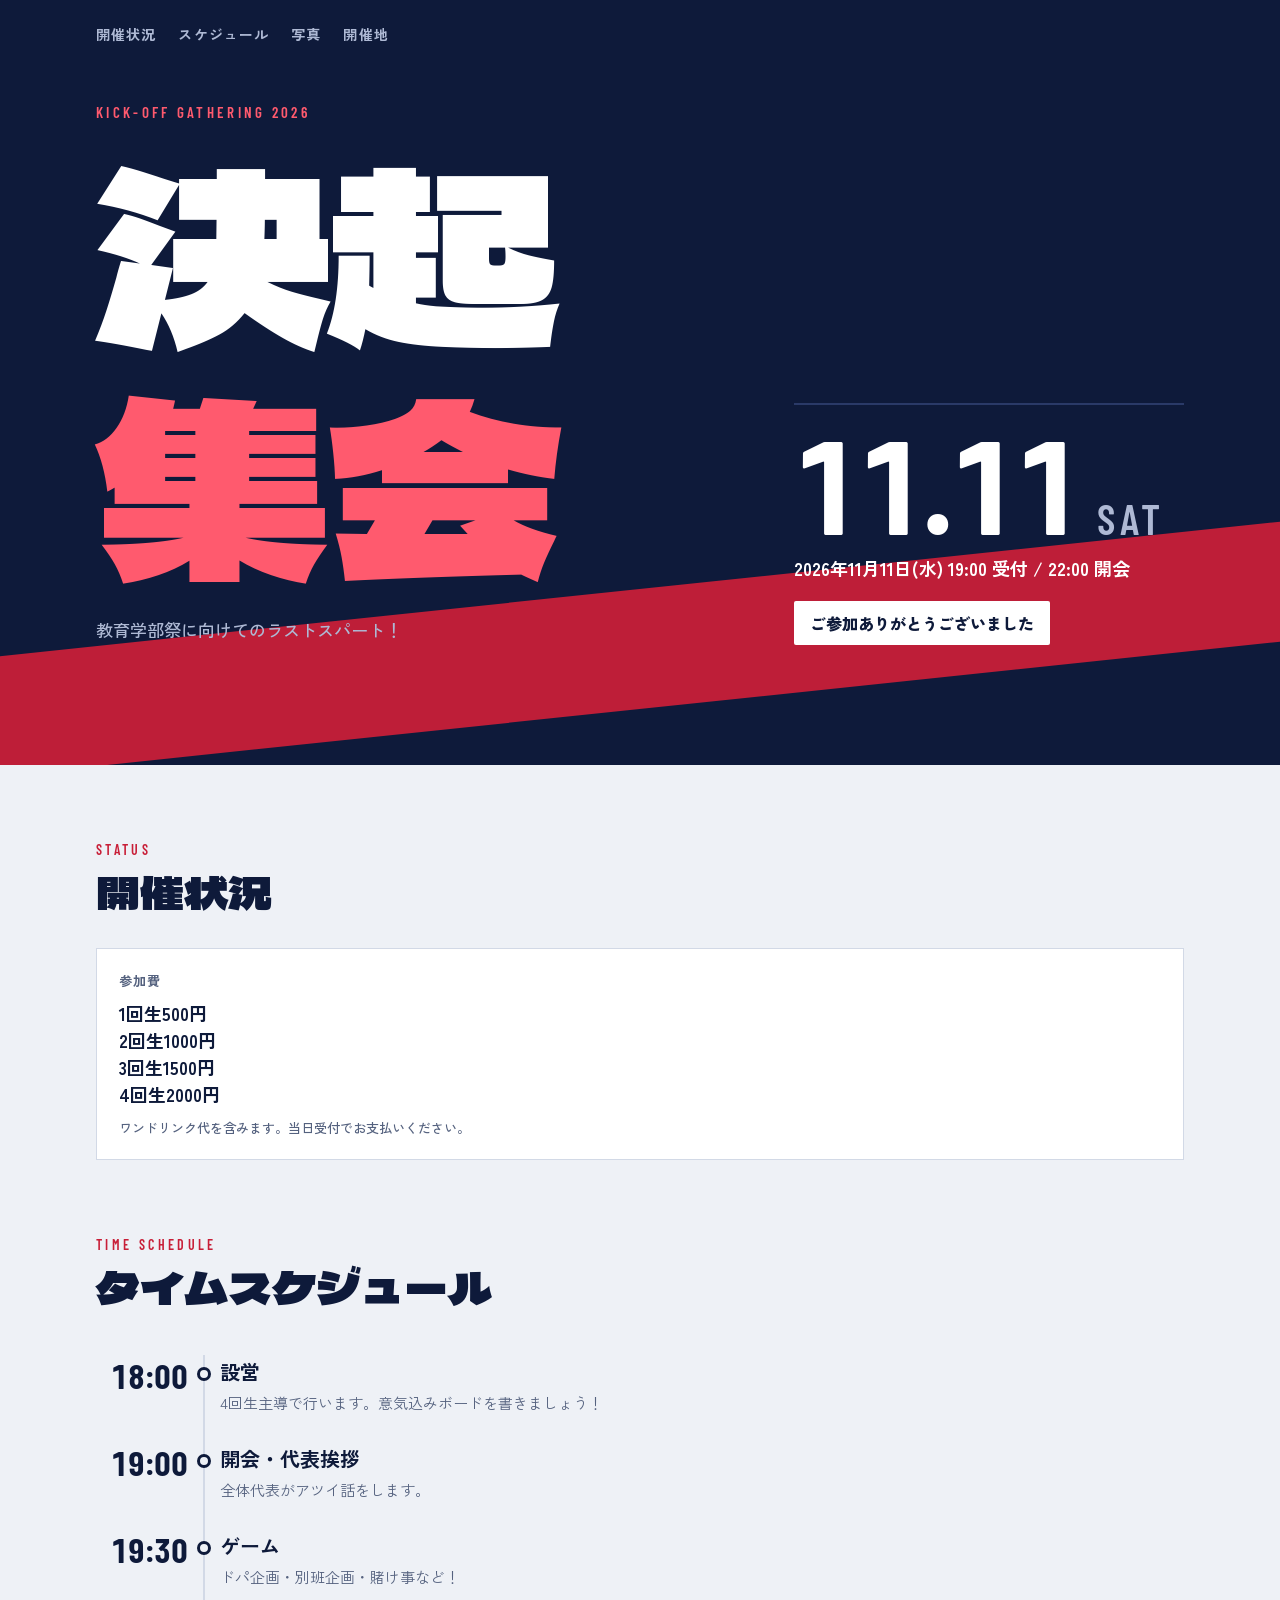
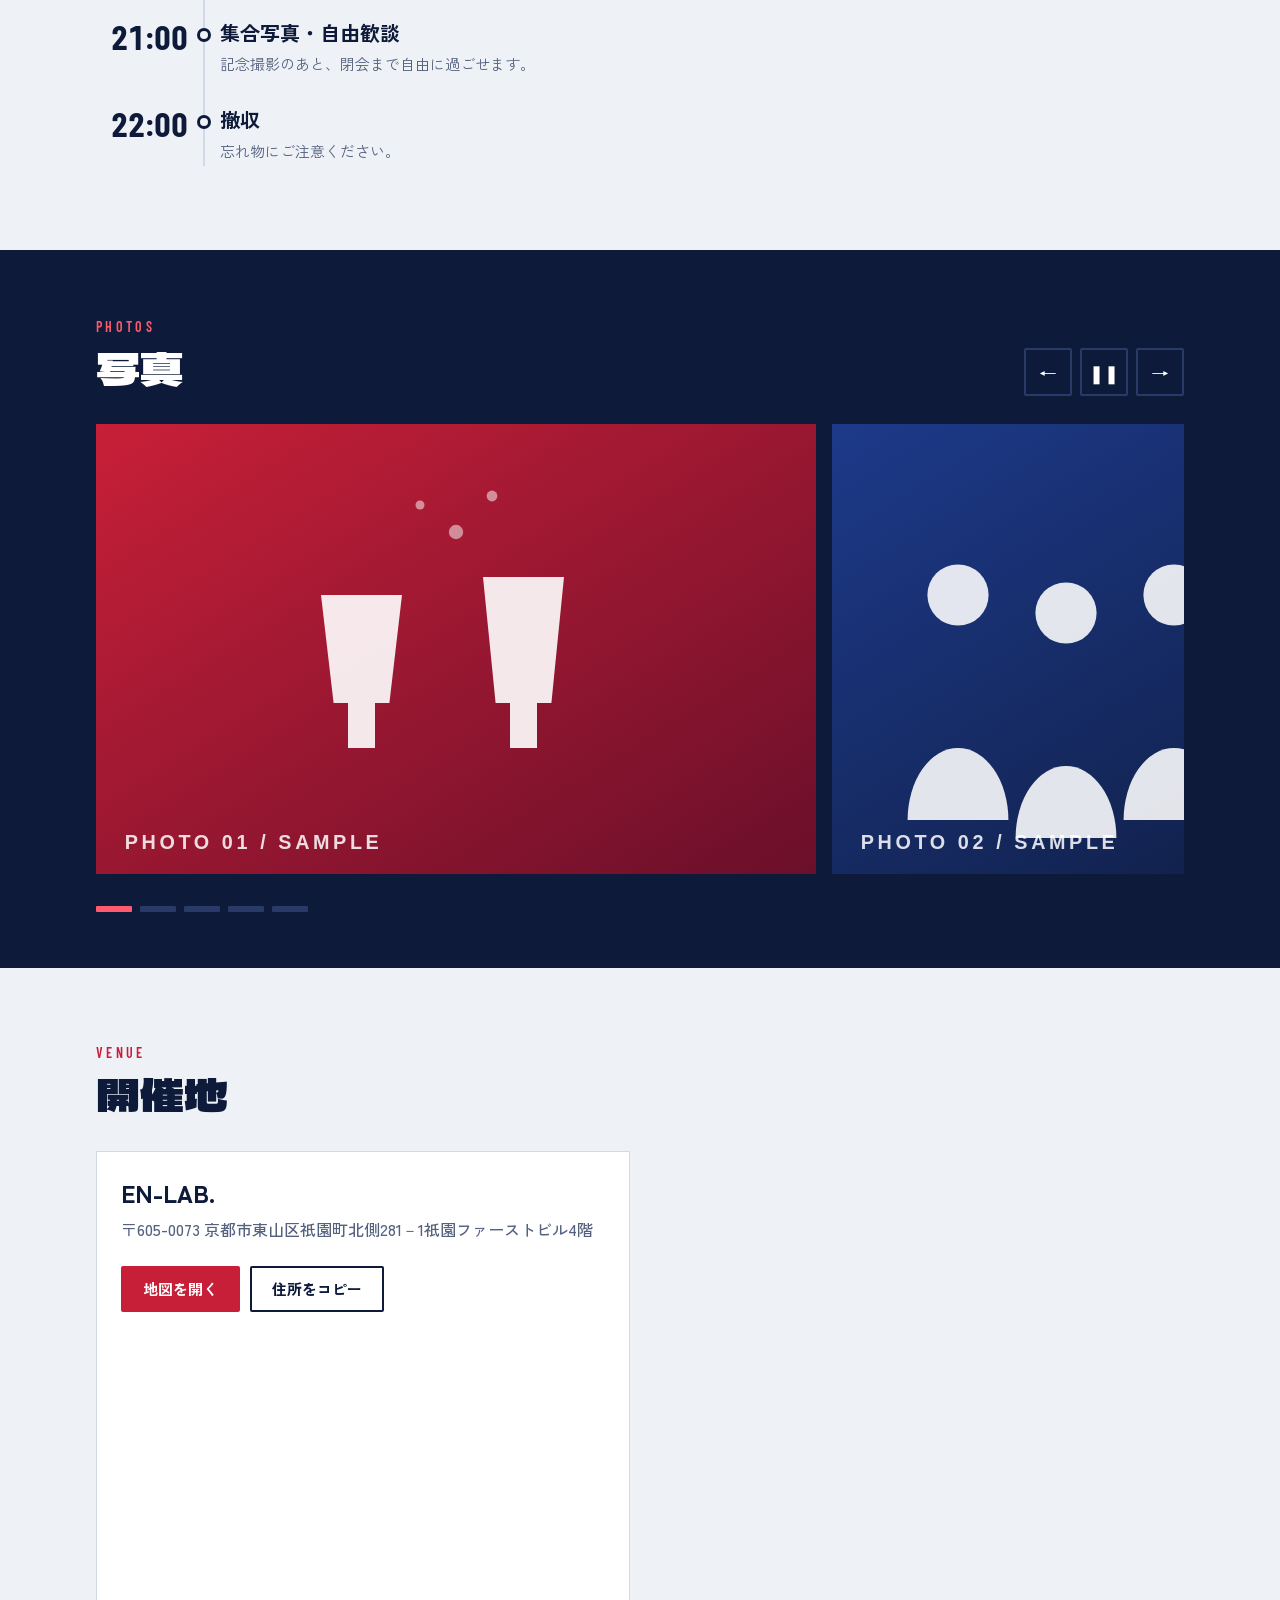
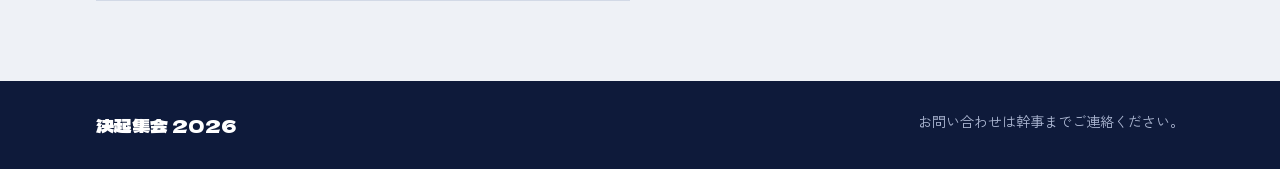
==== index.html @ 9058b1c6 "Update event times and rename closing section" ====
<!doctype html>
<html lang="ja">
<head>
<meta charset="utf-8">
<meta name="viewport" content="width=device-width, initial-scale=1, viewport-fit=cover">
<title>決起集会</title>
<meta name="description" content="決起集会の開催状況、タイムスケジュール、写真、開催地をまとめた案内ページ。">
<meta name="color-scheme" content="light dark">
<meta property="og:type" content="website">
<meta property="og:title" content="決起集会">
<meta property="og:description" content="目標を声に出し、同じ方向へ走り出す夜。開催状況・スケジュール・開催地はこちら。">
<link rel="icon" href="data:image/svg+xml,%3Csvg xmlns='http://www.w3.org/2000/svg' viewBox='0 0 64 64'%3E%3Crect width='64' height='64' fill='%230e1a3a'/%3E%3Cpath d='M0 46 64 34v14L0 60z' fill='%23ff5a6e'/%3E%3C/svg%3E">
<link rel="preconnect" href="https://fonts.googleapis.com">
<link rel="preconnect" href="https://fonts.gstatic.com" crossorigin>
<link rel="stylesheet" href="https://fonts.googleapis.com/css2?family=Barlow+Condensed:wght@500;600;700&family=Dela+Gothic+One&family=Zen+Kaku+Gothic+New:wght@400;500;700;900&display=swap">
<link rel="stylesheet" href="assets/style.css">
</head>
<body>
<header class="hero" id="top">
  <div class="wrap">
    <nav class="nav" aria-label="ページ内メニュー">
      <a href="#status">開催状況</a>
      <a href="#schedule">スケジュール</a>
      <a href="#photos">写真</a>
      <a href="#venue">開催地</a>
    </nav>
    <div class="hero-grid">
      <div>
        <p class="kicker">Kick-off Gathering 2026</p>
        <h1><span>決起</span><span>集会</span></h1>
        <p class="lead">教育学部祭に向けてのラストスパート！</p>
      </div>
      <!-- 日付・時刻は仮の情報です。差し替えてください -->
      <div class="when">
        <div class="when-date">11.11<small>SAT</small></div>
        <p class="when-time">2026年11月11日(水) 19:00 受付 / 22:00 開会</p>
        <div class="count" id="count" aria-live="polite">開催まで あと <b id="count-n">--</b> 日</div>
      </div>
    </div>
  </div>
</header>

<main>
  <section id="status">
    <div class="wrap">
      <div class="sec-head">
        <p class="eyebrow">Status</p>
        <h2>開催状況</h2>
      </div>
    
      
        <div class="cell">
          <dt>参加費</dt>
          <dd>1回生500円</dd>
          <dd>2回生1000円</dd>
          <dd>3回生1500円</dd>
          <dd>4回生2000円</dd>
          <p class="note">ワンドリンク代を含みます。当日受付でお支払いください。</p>
        </div>
      </dl>
    </div>
  </section>

  <section id="schedule">
    <div class="wrap">
      <div class="sec-head">
        <p class="eyebrow">Time schedule</p>
        <h2>タイムスケジュール</h2>
      </div>
      <!-- 時刻・内容は仮の情報です -->
      <ol class="tl">
        <li>
          <time datetime="18:00">18:00</time><span class="dot"></span>
          <div><h3>設営</h3><p>4回生主導で行います。意気込みボードを書きましょう！</p></div>
        </li>
        <li>
          <time datetime="19:00">19:00</time><span class="dot"></span>
          <div><h3>開会・代表挨拶<span class="len"></h3><p>全体代表がアツイ話をします。</p></div>
        </li>
        <li>
          <time datetime="19:30">19:30</time><span class="dot"></span>
          <div><h3>ゲーム<span class="len"></h3><p>ドパ企画・別班企画・賭け事など！</p></div>
        </li>
        <li>
          <time datetime="21:00">21:00</time><span class="dot"></span>
          <div><h3>集合写真・自由歓談<span class="len"></h3><p>記念撮影のあと、閉会まで自由に過ごせます。</p></div>
        </li>
        <li>
          <time datetime="22:00">22:00</time><span class="dot"></span>
          <div><h3>撤収</h3><p>忘れ物にご注意ください。</p></div>
        </li>
      </ol>
    </div>
  </section>

  <div class="photos" id="photos">
    <div class="wrap">
      <div class="photos-top">
        <div class="sec-head">
          <p class="eyebrow">Photos</p>
          <h2>写真</h2>
        </div>
        <div class="ctrl">
          <button class="btn" id="prev" type="button" aria-label="前の写真">←</button>
          <button class="btn" id="toggle" type="button" aria-label="自動再生を止める">❚❚</button>
          <button class="btn" id="next" type="button" aria-label="次の写真">→</button>
        </div>
      </div>
    </div>
    <div class="wrap">
      <div class="viewport" id="viewport" aria-roledescription="carousel" aria-label="決起集会の写真">
        <div class="track" id="track"></div>
      </div>
      <div class="dots" id="dots"></div>
    </div>
  </div>

  <section id="venue">
    <div class="wrap">
      <div class="sec-head">
        <p class="eyebrow">Venue</p>
        <h2>開催地</h2>
      </div>
      <!-- 会場名・住所・アクセスは仮の情報です -->
      <div class="venue-grid">
        <div class="panel">
          <p class="venue-name">EN-LAB.</p>
          <p class="addr" id="addr">〒605-0073 京都市東山区祇園町北側281－1祇園ファーストビル4階</p>
         
          <div class="actions">
            <a class="act primary" id="maplink" href="https://maps.app.goo.gl/rjpDCakJaLhRokF19" target="_blank" rel="noopener">地図を開く</a>
            <button class="act" id="copy" type="button">住所をコピー</button>
          </div>
        </div>
       <iframe src="https://www.google.com/maps/embed?pb=!1m18!1m12!1m3!1d2685.126858173465!2d135.77366147478764!3d35.00395076688273!2m3!1f0!2f0!3f0!3m2!1i1024!2i768!4f13.1!3m3!1m2!1s0x600109d3f69e35ff%3A0x32ef44e3e7a901e!2sEN-LAB.!5e1!3m2!1sja!2sjp!4v1794188830860!5m2!1sja!2sjp" width="600" height="450" style="border:0;" allowfullscreen="" loading="lazy" referrerpolicy="strict-origin-when-cross-origin">　
        width="600" height="450" frameborder="0"
 　　　　style="border:0;" allowfullscreen="" aria-hidden="false"
 　　　　tabindex="0"></iframe>

      </div>
    </div>
  </section>
</main>

<footer>
  <div class="wrap">
    <b>決起集会 2026</b>
    <span>お問い合わせは幹事までご連絡ください。</span>
  </div>
</footer>
<script src="assets/script.js" defer></script>
</body>
</html>
---- assets/style.css ----
/* Layout: 紺の大きなヒーロー（決起／集会を2段で特大表示）→ 開催状況 → タイムスケジュール → 流れる写真 → 開催地。
   差し色は茜1色。大胆さはヒーローの文字組みに集中させ、他は静かに保つ。 */
:root {
  --bg: #eef1f6;
  --surface: #ffffff;
  --ink: #0e1a3a;
  --muted: #55627f;
  --line: #d2d9e6;
  --accent: #c81f38;
  --accent-ink: #ffffff;
  --accent-soft: #fbe3e7;
  --ok: #17794a;
  --ok-soft: #dcf3e6;
  --hero-bg: #0e1a3a;
  --hero-ink: #ffffff;
  --hero-sub: #aeb9d4;
  --hero-line: #2a3a68;
  --pop: #ff5a6e;

  --f-display: "Dela Gothic One", "Hiragino Sans", "Yu Gothic", sans-serif;
  --f-body: "Zen Kaku Gothic New", "Hiragino Kaku Gothic ProN", "Yu Gothic", Meiryo, sans-serif;
  --f-num: "Barlow Condensed", "Arial Narrow", sans-serif;
}
@media (prefers-color-scheme: dark) {
  :root:not([data-theme="light"]) {
    --bg: #0a1124;
    --surface: #121c38;
    --ink: #e8ecf7;
    --muted: #9aa5c2;
    --line: #24304f;
    --accent: #ff5a6e;
    --accent-ink: #0a1124;
    --accent-soft: #3a1a2a;
    --ok: #5fd39a;
    --ok-soft: #12332a;
    --hero-bg: #060b1a;
    --hero-line: #1f2d57;
    color-scheme: dark;
  }
}
:root[data-theme="dark"] {
  --bg: #0a1124;
  --surface: #121c38;
  --ink: #e8ecf7;
  --muted: #9aa5c2;
  --line: #24304f;
  --accent: #ff5a6e;
  --accent-ink: #0a1124;
  --accent-soft: #3a1a2a;
  --ok: #5fd39a;
  --ok-soft: #12332a;
  --hero-bg: #060b1a;
  --hero-line: #1f2d57;
  color-scheme: dark;
}

* { box-sizing: border-box; }
img { max-width: 100%; }
html { scroll-behavior: smooth; }
body {
  margin: 0;
  background: var(--bg);
  color: var(--ink);
  font-family: var(--f-body);
  font-size: 16px;
  line-height: 1.8;
  -webkit-text-size-adjust: 100%;
}
a { color: inherit; }
:focus-visible { outline: 3px solid var(--pop); outline-offset: 3px; }

.wrap {
  max-width: 1120px;
  margin-inline: auto;
  padding-left: max(16px, env(safe-area-inset-left, 0px));
  padding-right: max(16px, env(safe-area-inset-right, 0px));
}

/* ---------- Hero ---------- */
.hero {
  position: relative;
  background: var(--hero-bg);
  color: var(--hero-ink);
  overflow: hidden;
}
.hero::before {
  content: "";
  position: absolute;
  left: -10%;
  right: -10%;
  bottom: 56px;
  height: 120px;
  background: var(--accent);
  transform: skewY(-6deg);
  opacity: .95;
}
.hero .wrap { position: relative; }
.nav {
  display: flex;
  flex-wrap: wrap;
  gap: 6px 22px;
  padding-block: 18px;
  font-size: 14px;
  font-weight: 700;
  letter-spacing: .08em;
}
.nav a { text-decoration: none; color: var(--hero-sub); padding-block: 4px; border-bottom: 2px solid transparent; }
.nav a:hover { color: var(--hero-ink); border-bottom-color: var(--pop); }

.hero-grid {
  display: grid;
  grid-template-columns: minmax(0, 1.25fr) minmax(0, .75fr);
  gap: 32px 48px;
  align-items: end;
  padding-block: 28px 120px;
}
.kicker {
  font-family: var(--f-num);
  font-weight: 600;
  letter-spacing: .22em;
  font-size: 15px;
  color: var(--pop);
  margin: 0 0 6px;
  text-transform: uppercase;
}
h1 {
  margin: 0;
  font-family: var(--f-display);
  font-weight: 400;
  font-size: clamp(88px, 25vw, 236px);
  line-height: .98;
  letter-spacing: -.02em;
}
h1 span { display: block; }
h1 span + span { color: var(--pop); }
.lead {
  margin: 20px 0 0;
  max-width: 28em;
  color: var(--hero-sub);
  font-size: 17px;
  font-weight: 500;
}

.when {
  border-top: 2px solid var(--hero-line);
  padding-top: 18px;
}
.when-date {
  font-family: var(--f-num);
  font-weight: 700;
  font-size: clamp(76px, 12vw, 132px);
  line-height: .9;
  letter-spacing: -.01em;
  font-variant-numeric: tabular-nums;
}
.when-date small { font-size: .32em; letter-spacing: .1em; color: var(--hero-sub); margin-left: .4em; font-weight: 600; }
.when-time { margin: 10px 0 0; font-weight: 700; font-size: 18px; }
.count {
  display: inline-flex;
  align-items: baseline;
  gap: 8px;
  margin-top: 16px;
  padding: 8px 16px;
  background: var(--hero-ink);
  color: var(--hero-bg);
  font-weight: 900;
  border-radius: 2px;
}
.count b { font-family: var(--f-num); font-size: 34px; line-height: 1; font-variant-numeric: tabular-nums; }

/* ---------- Sections ---------- */
section { padding-block: 72px 0; }
section:last-of-type { padding-bottom: 80px; }
.sec-head { margin-bottom: 28px; }
.eyebrow {
  font-family: var(--f-num);
  font-weight: 600;
  letter-spacing: .24em;
  font-size: 14px;
  color: var(--accent);
  margin: 0;
  text-transform: uppercase;
}
h2 {
  margin: 0;
  font-family: var(--f-display);
  font-weight: 400;
  font-size: clamp(30px, 6vw, 44px);
  line-height: 1.3;
  text-wrap: balance;
}

/* Status */
.status-grid {
  display: grid;
  grid-template-columns: repeat(auto-fit, minmax(230px, 1fr));
  gap: 16px;
}
.cell {
  background: var(--surface);
  border: 1px solid var(--line);
  padding: 20px 22px;
  min-width: 0;
}
.cell dt { font-size: 13px; font-weight: 700; color: var(--muted); letter-spacing: .08em; margin: 0 0 8px; }
.cell dd { margin: 0; font-weight: 700; font-size: 18px; line-height: 1.5; }
.badge {
  display: inline-flex;
  align-items: center;
  gap: 8px;
  padding: 4px 14px 4px 10px;
  background: var(--ok-soft);
  color: var(--ok);
  font-weight: 900;
  font-size: 18px;
  border-radius: 999px;
}
.badge::before { content: ""; width: 10px; height: 10px; border-radius: 50%; background: currentColor; }
.big { font-family: var(--f-num); font-size: 44px; font-weight: 700; line-height: 1; font-variant-numeric: tabular-nums; }
.big small { font-family: var(--f-body); font-size: 15px; font-weight: 700; color: var(--muted); margin-left: 4px; }
.bar { height: 10px; background: var(--line); margin-top: 12px; border-radius: 2px; overflow: hidden; }
.bar i { display: block; height: 100%; width: 80%; background: var(--accent); }
.note { margin: 8px 0 0; font-size: 13px; font-weight: 500; color: var(--muted); }

/* Timeline */
.tl { list-style: none; margin: 0; padding: 0; position: relative; }
.tl::before { content: ""; position: absolute; left: 107px; top: 12px; bottom: 12px; width: 2px; background: var(--line); }
.tl li {
  display: grid;
  grid-template-columns: 92px 32px minmax(0, 1fr);
  align-items: start;
  padding-block: 14px;
}
.tl time {
  font-family: var(--f-num);
  font-weight: 700;
  font-size: 34px;
  line-height: 1.1;
  text-align: right;
  font-variant-numeric: tabular-nums;
}
.tl .dot {
  width: 14px; height: 14px;
  margin: 10px auto 0;
  background: var(--bg);
  border: 3px solid var(--ink);
  border-radius: 50%;
  position: relative;
  z-index: 1;
}
.tl li.key .dot { background: var(--accent); border-color: var(--accent); box-shadow: 0 0 0 5px var(--accent-soft); }
.tl h3 { margin: 0; font-size: 20px; line-height: 1.5; }
.tl p { margin: 2px 0 0; color: var(--muted); font-size: 15px; }
.tl .len {
  display: inline-block;
  margin-left: 10px;
  font-family: var(--f-num);
  font-size: 15px;
  font-weight: 600;
  letter-spacing: .06em;
  color: var(--muted);
}

/* Photos */
.photos { background: var(--hero-bg); color: var(--hero-ink); margin-top: 72px; padding-block: 64px 56px; }
.photos .eyebrow { color: var(--pop); }
.photos-top { display: flex; align-items: end; justify-content: space-between; gap: 16px; flex-wrap: wrap; margin-bottom: 28px; }
.photos-top .sec-head { margin: 0; }
.ctrl { display: flex; gap: 8px; }
.btn {
  appearance: none;
  border: 2px solid var(--hero-line);
  background: transparent;
  color: var(--hero-ink);
  width: 48px; height: 48px;
  font: inherit;
  font-size: 18px;
  cursor: pointer;
  border-radius: 2px;
}
.btn:hover { border-color: var(--pop); color: var(--pop); }
.viewport { overflow: hidden; }
.track { display: flex; gap: 16px; transition: transform .8s cubic-bezier(.6, .05, .2, 1); will-change: transform; }
.slide { flex: 0 0 min(78%, 720px); margin: 0; min-width: 0; }
.slide img { display: block; width: 100%; aspect-ratio: 8 / 5; object-fit: cover; background: var(--hero-line); }
.slide figcaption { display: flex; justify-content: space-between; gap: 12px; padding-top: 12px; font-weight: 700; font-size: 15px; }
.slide figcaption span { font-family: var(--f-num); letter-spacing: .12em; color: var(--hero-sub); font-weight: 600; }
.dots { display: flex; flex-wrap: wrap; gap: 8px; margin-top: 20px; }
.dots button {
  appearance: none; border: 0; padding: 0; cursor: pointer;
  width: 36px; height: 6px; background: var(--hero-line); border-radius: 1px;
}
.dots button[aria-current="true"] { background: var(--pop); }

/* Venue */
.venue-grid { display: grid; grid-template-columns: minmax(0, 1fr) minmax(0, 1fr); gap: 20px; }
.panel { background: var(--surface); border: 1px solid var(--line); padding: 24px; min-width: 0; }
.venue-name { margin: 0; font-size: 24px; line-height: 1.4; font-weight: 900; }
.addr { margin: 6px 0 0; color: var(--muted); font-weight: 500; }
.rows { margin: 20px 0 0; display: grid; grid-template-columns: 6.5em minmax(0, 1fr); gap: 10px 12px; }
.rows dt { font-weight: 700; color: var(--muted); font-size: 14px; padding-top: 2px; }
.rows dd { margin: 0; }
.actions { display: flex; flex-wrap: wrap; gap: 10px; margin-top: 22px; }
.act {
  appearance: none;
  display: inline-flex; align-items: center; justify-content: center;
  min-height: 46px; padding: 0 20px;
  font: inherit; font-weight: 700; font-size: 15px;
  border: 2px solid var(--ink); background: transparent; color: var(--ink);
  text-decoration: none; cursor: pointer; border-radius: 2px;
}
.act.primary { background: var(--accent); border-color: var(--accent); color: var(--accent-ink); }
.act:hover { filter: brightness(1.08); }
.route { width: 100%; height: auto; display: block; }
.route text { font-family: var(--f-body); }

footer { background: var(--hero-bg); color: var(--hero-sub); padding-block: 28px; font-size: 14px; }
footer .wrap { display: flex; justify-content: space-between; gap: 8px 24px; flex-wrap: wrap; }
footer b { color: var(--hero-ink); font-family: var(--f-display); font-weight: 400; font-size: 18px; }

@media (max-width: 820px) {
  .hero-grid { grid-template-columns: minmax(0, 1fr); padding-bottom: 110px; }
  .venue-grid { grid-template-columns: minmax(0, 1fr); }
  .slide { flex-basis: 86%; }
}
@media (max-width: 480px) {
  section { padding-top: 56px; }
  .tl::before { left: 79px; }
  .tl li { grid-template-columns: 64px 30px minmax(0, 1fr); }
  .tl time { font-size: 27px; }
  .tl h3 { font-size: 18px; }
  .rows { grid-template-columns: minmax(0, 1fr); gap: 2px; }
  .rows dd { margin-bottom: 10px; }
}
@media (prefers-reduced-motion: reduce) {
  html { scroll-behavior: auto; }
  .track { transition: none; }
}
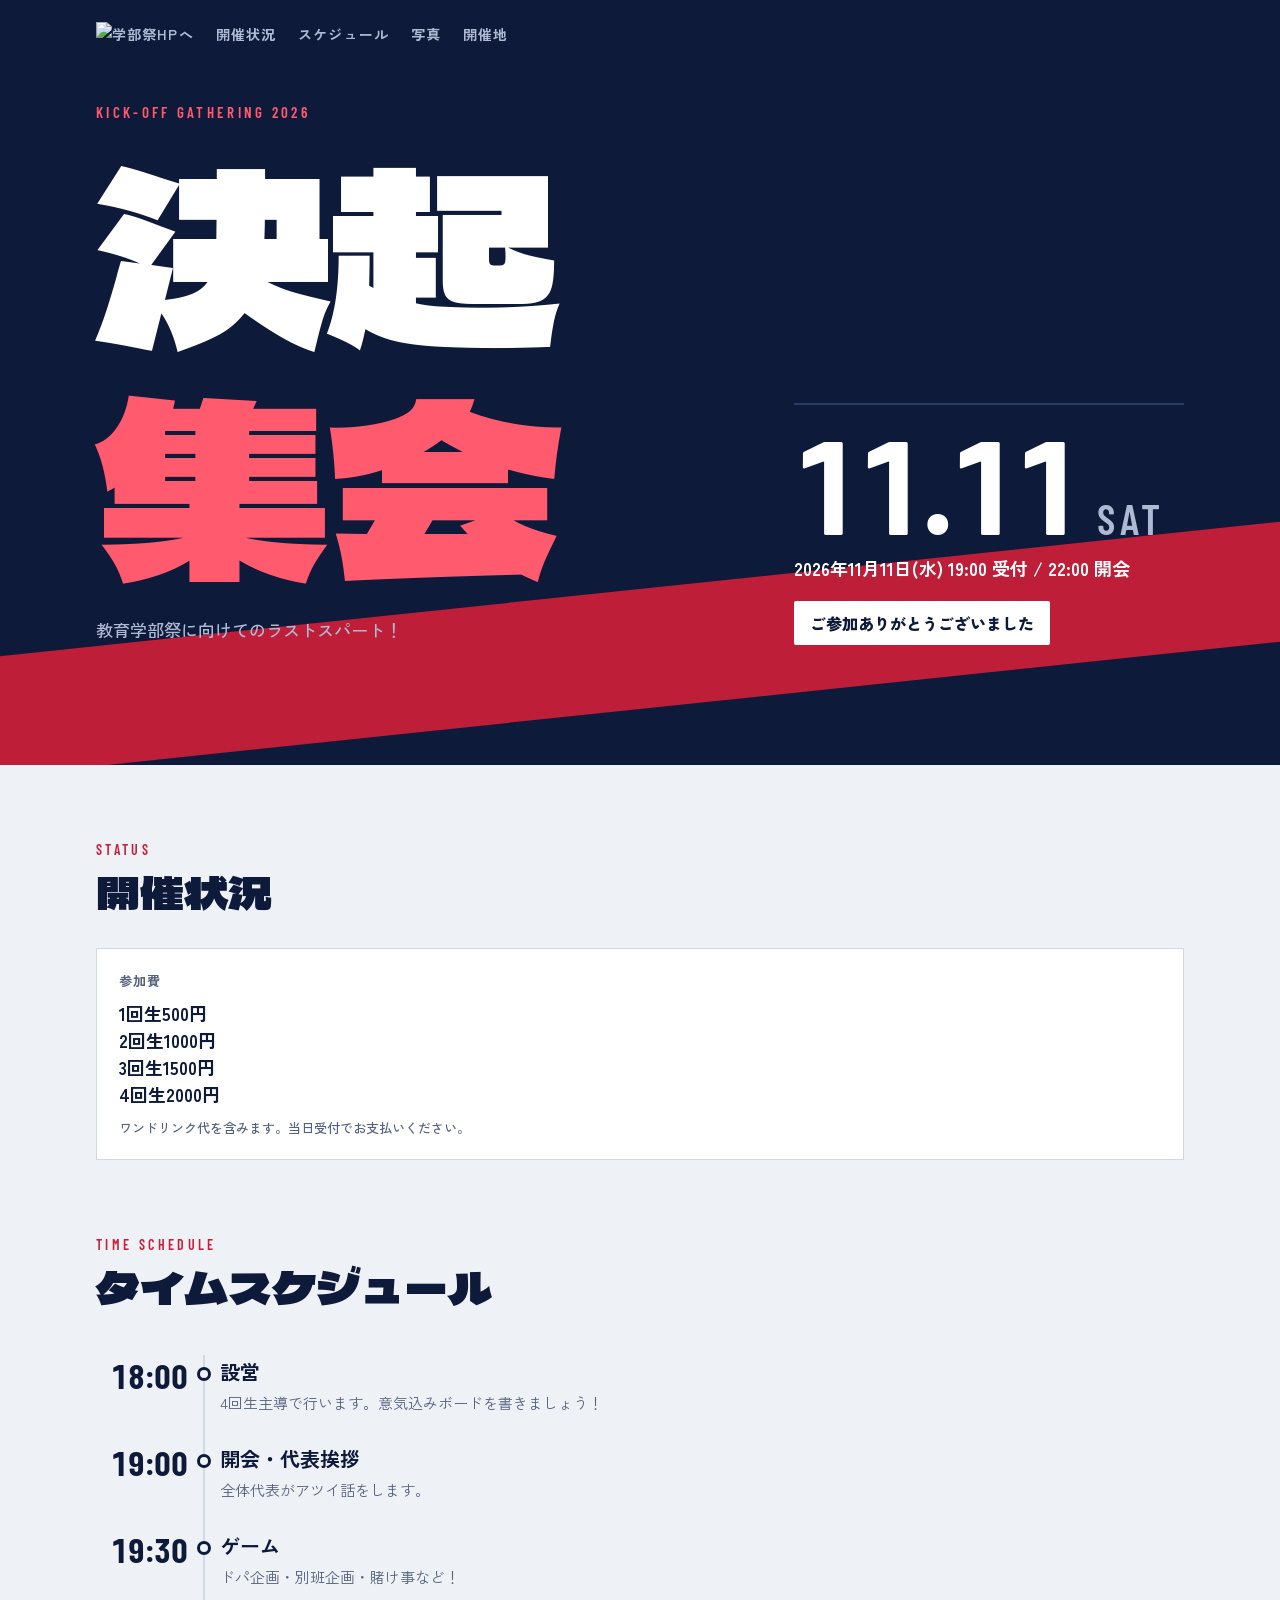
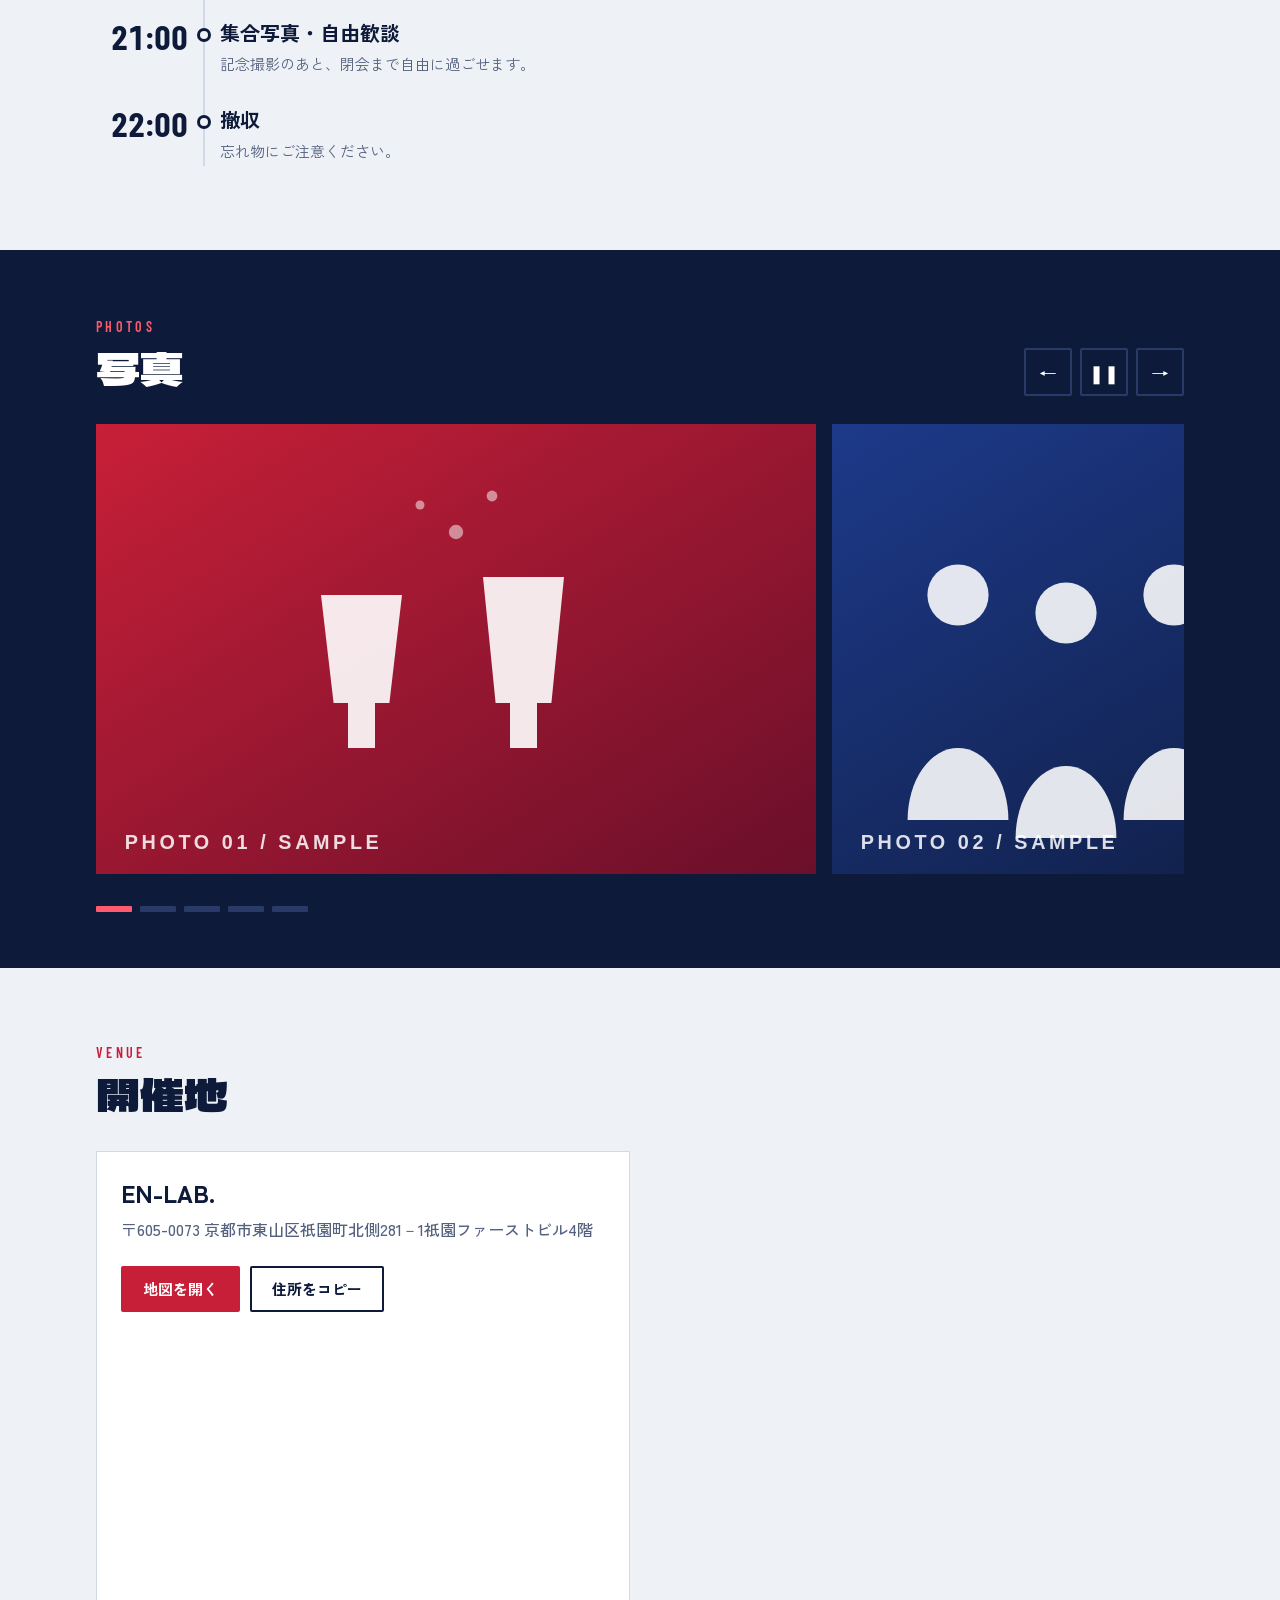
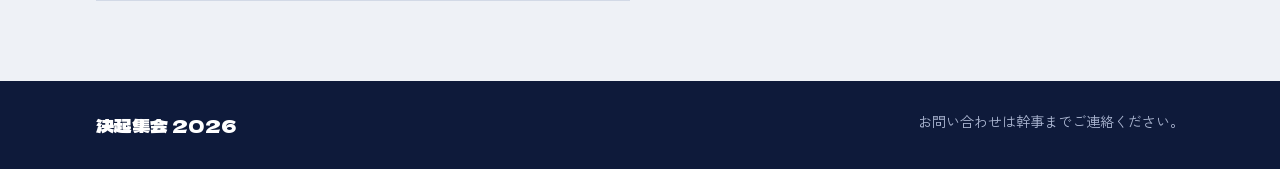
==== commit 3fe46498: "Add link to external festival homepage in navigation" ====
--- a/index.html
+++ b/index.html
@@ -19,6 +19,7 @@
 <header class="hero" id="top">
   <div class="wrap">
     <nav class="nav" aria-label="ページ内メニュー">
+      <a href="https://floral-disk-db61.pfes2026se.workers.dev/#top"><img src="PfesHP.png" alt="学部祭HPへ"></a>
       <a href="#status">開催状況</a>
       <a href="#schedule">スケジュール</a>
       <a href="#photos">写真</a>
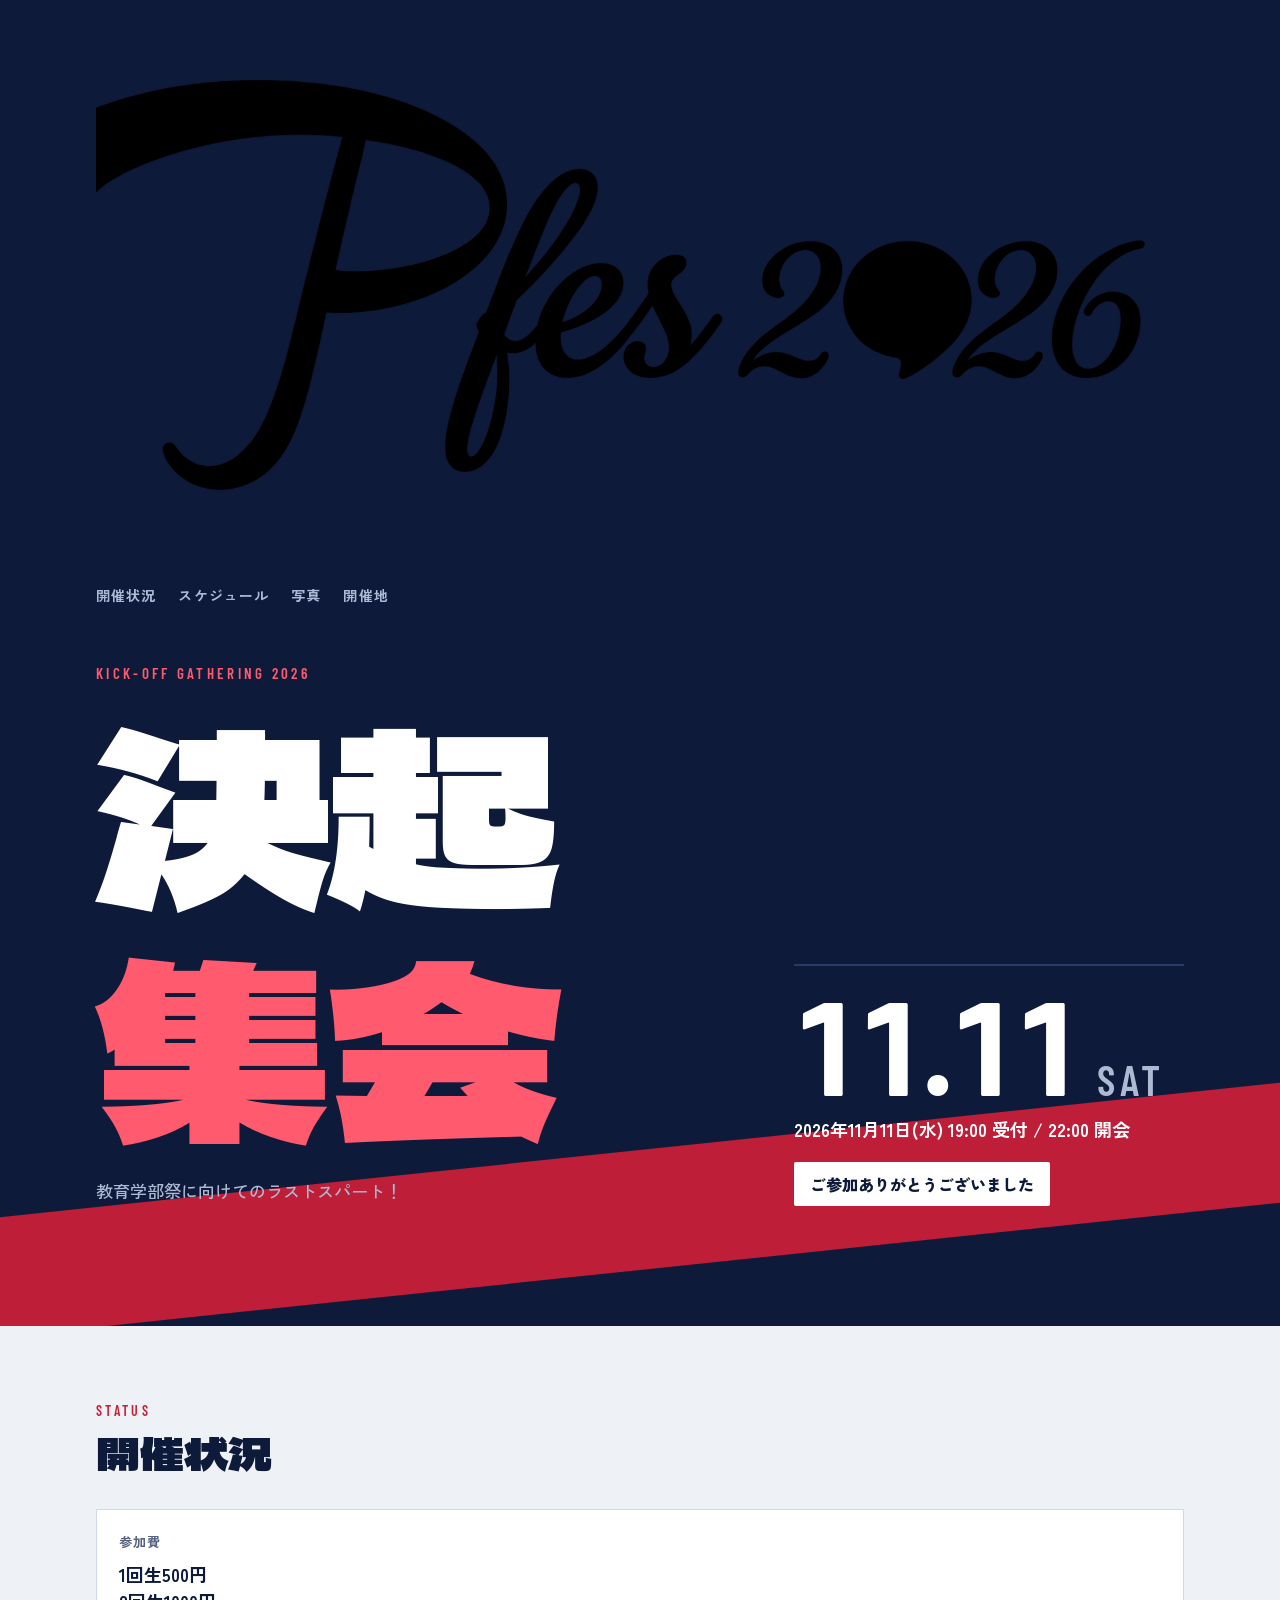
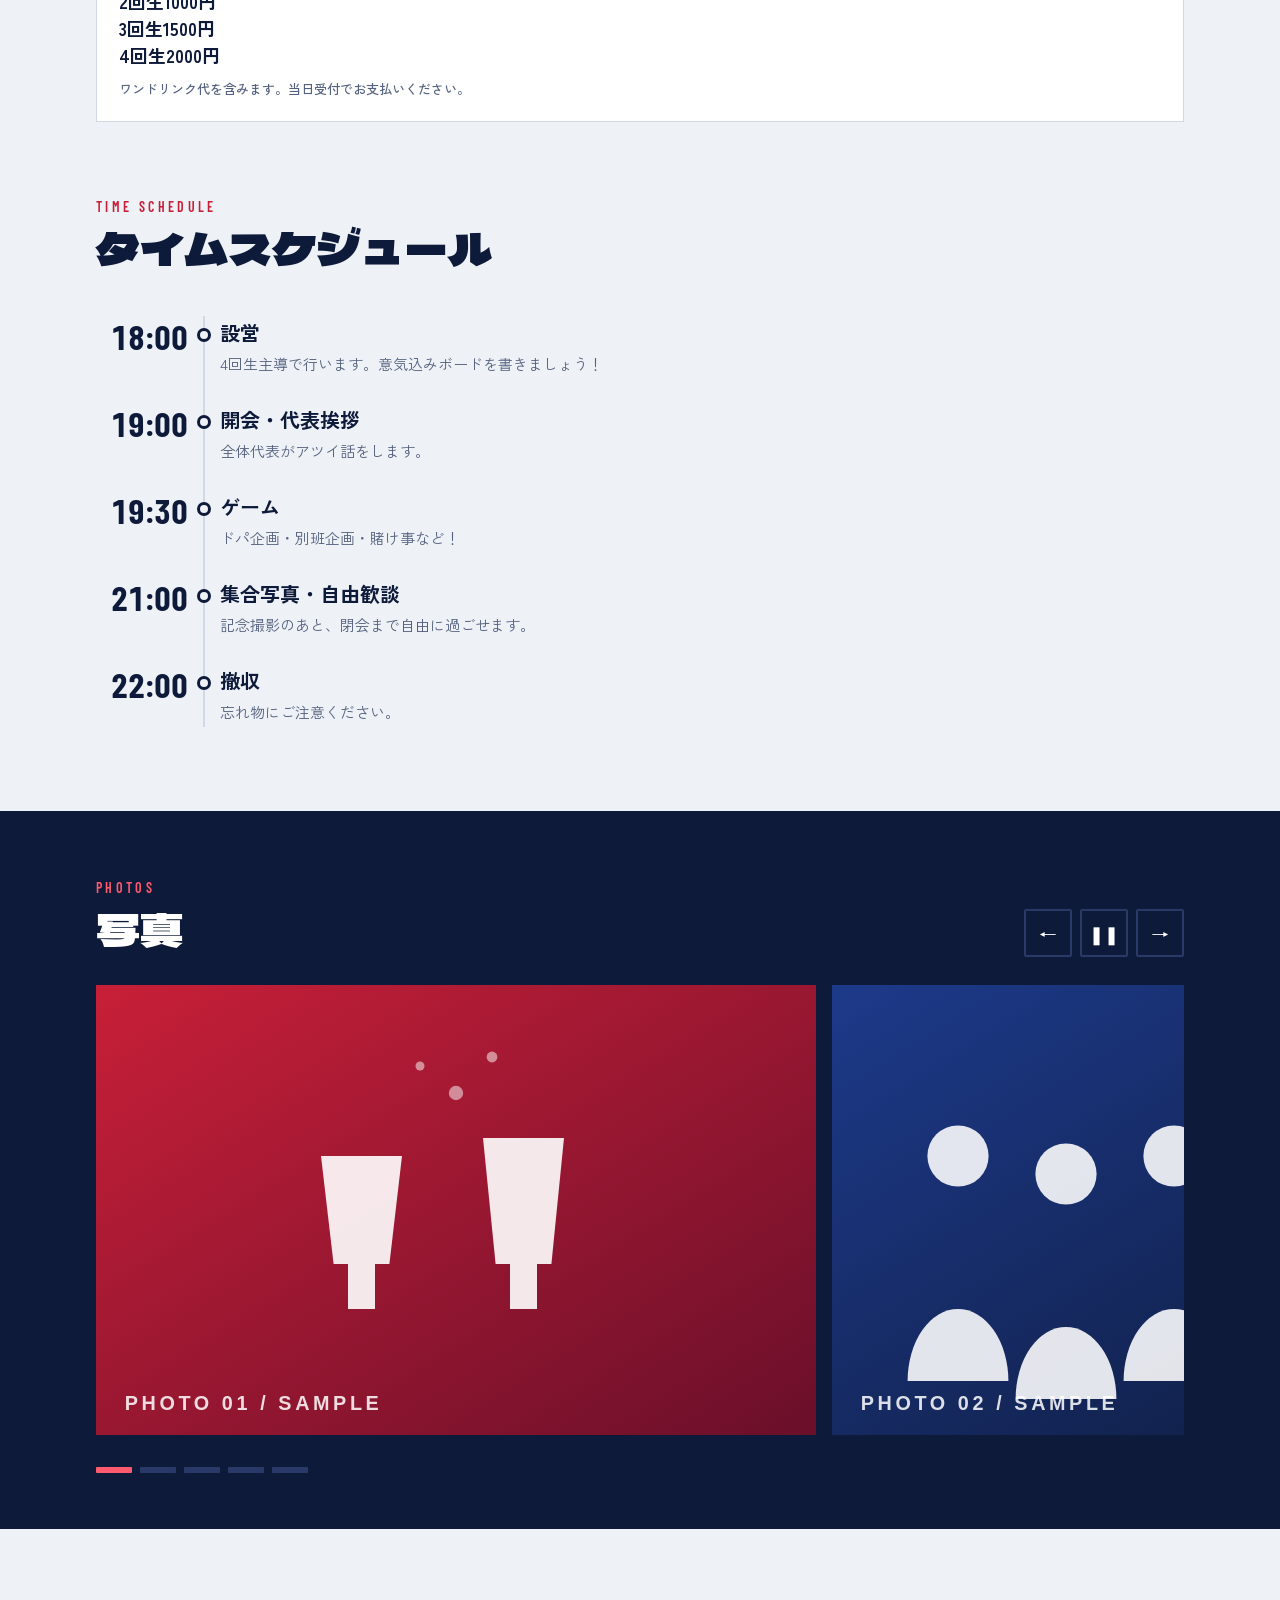
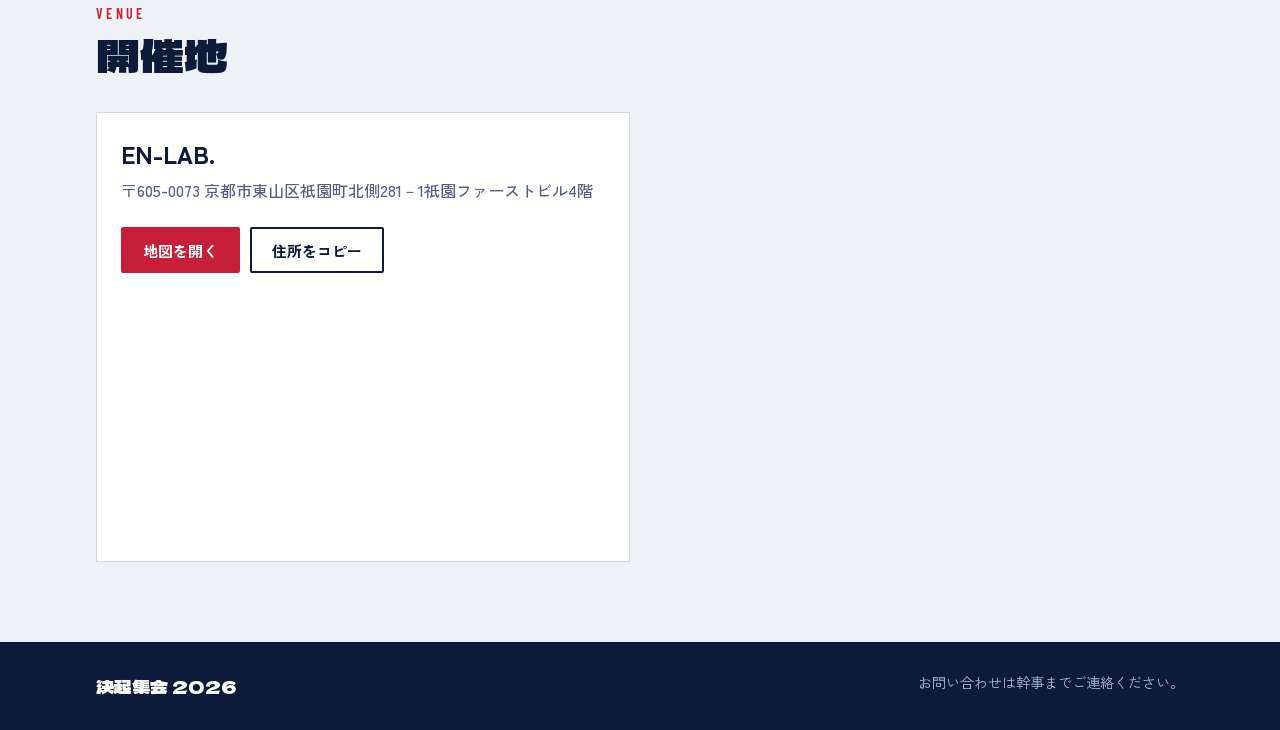
==== commit efbf3cbf: "Fix image filename in navigation link Updated the image source filename in the navigation link." ====
--- a/index.html
+++ b/index.html
@@ -19,7 +19,7 @@
 <header class="hero" id="top">
   <div class="wrap">
     <nav class="nav" aria-label="ページ内メニュー">
-      <a href="https://floral-disk-db61.pfes2026se.workers.dev/#top"><img src="PfesHP.png" alt="学部祭HPへ"></a>
+      <a href="https://floral-disk-db61.pfes2026se.workers.dev/#top"><img src="assets/photos/pfesHP.png" alt="学部祭HPへ"></a>
       <a href="#status">開催状況</a>
       <a href="#schedule">スケジュール</a>
       <a href="#photos">写真</a>
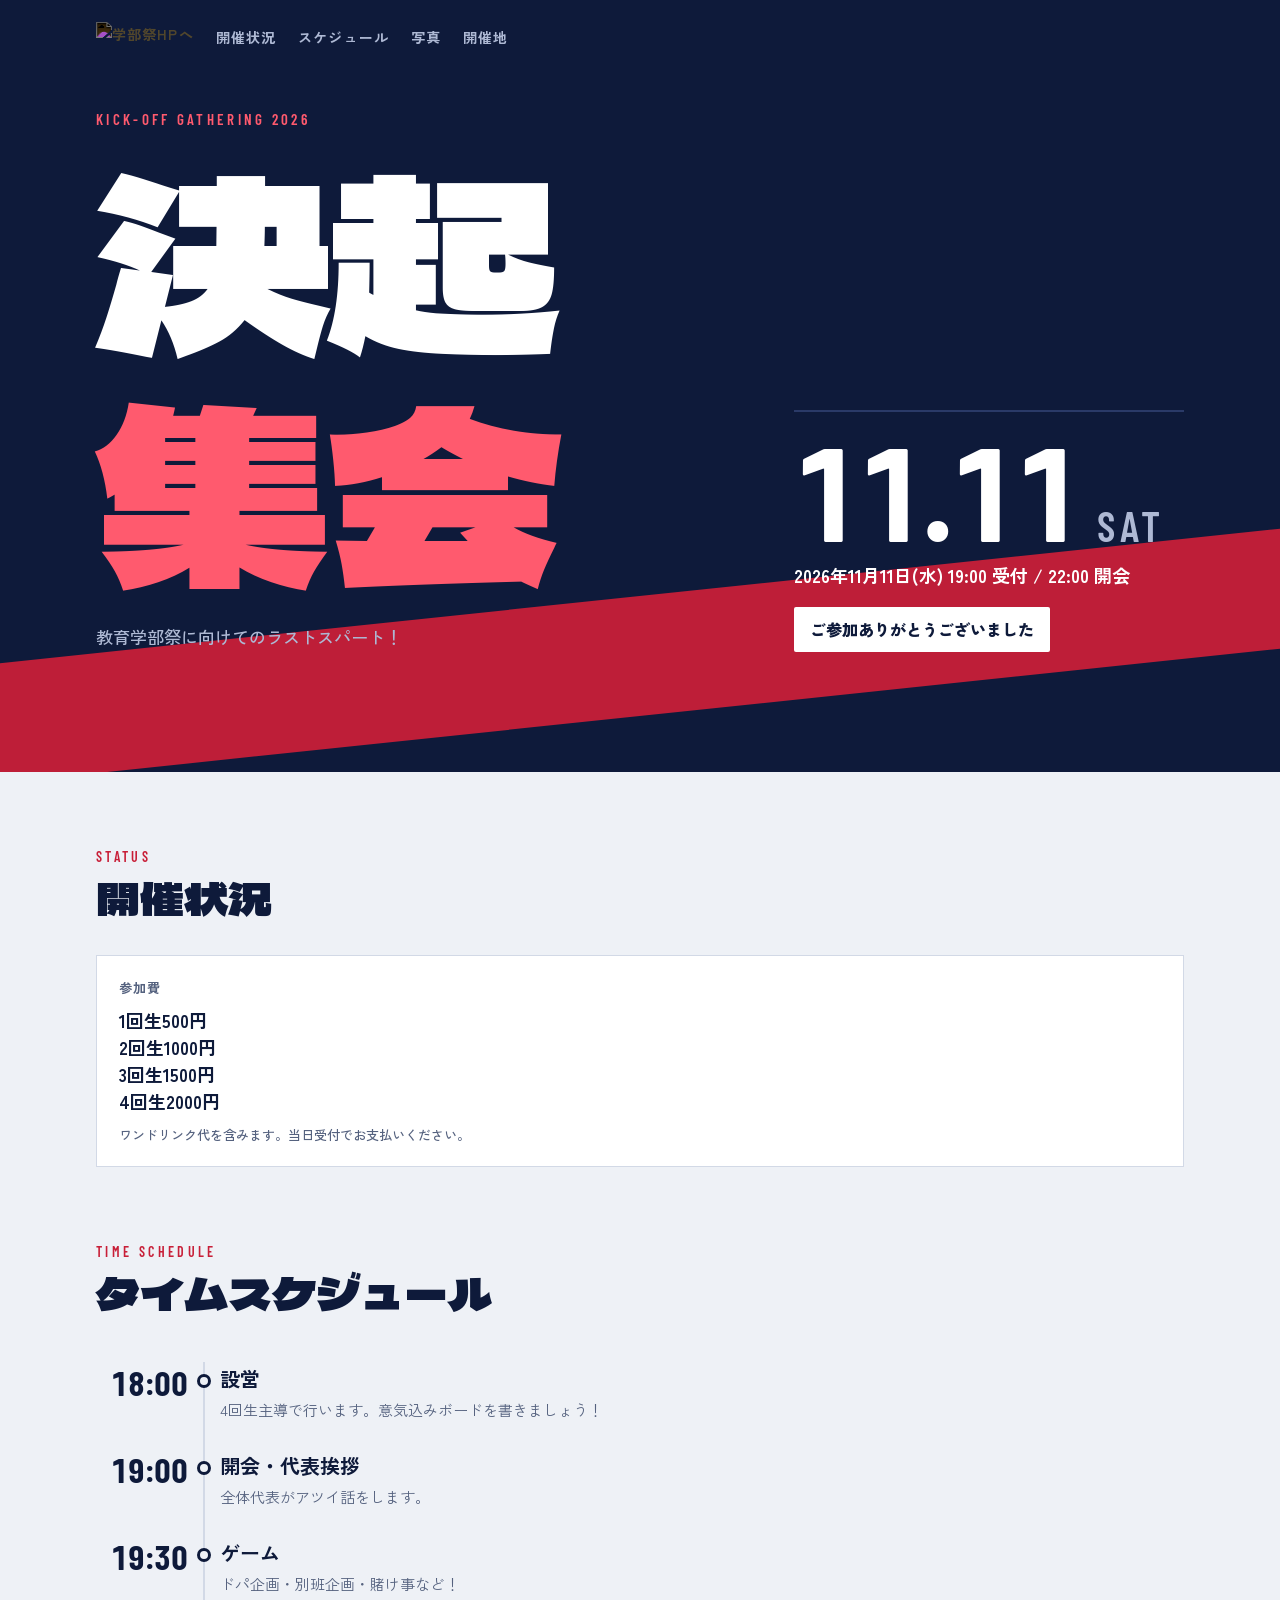
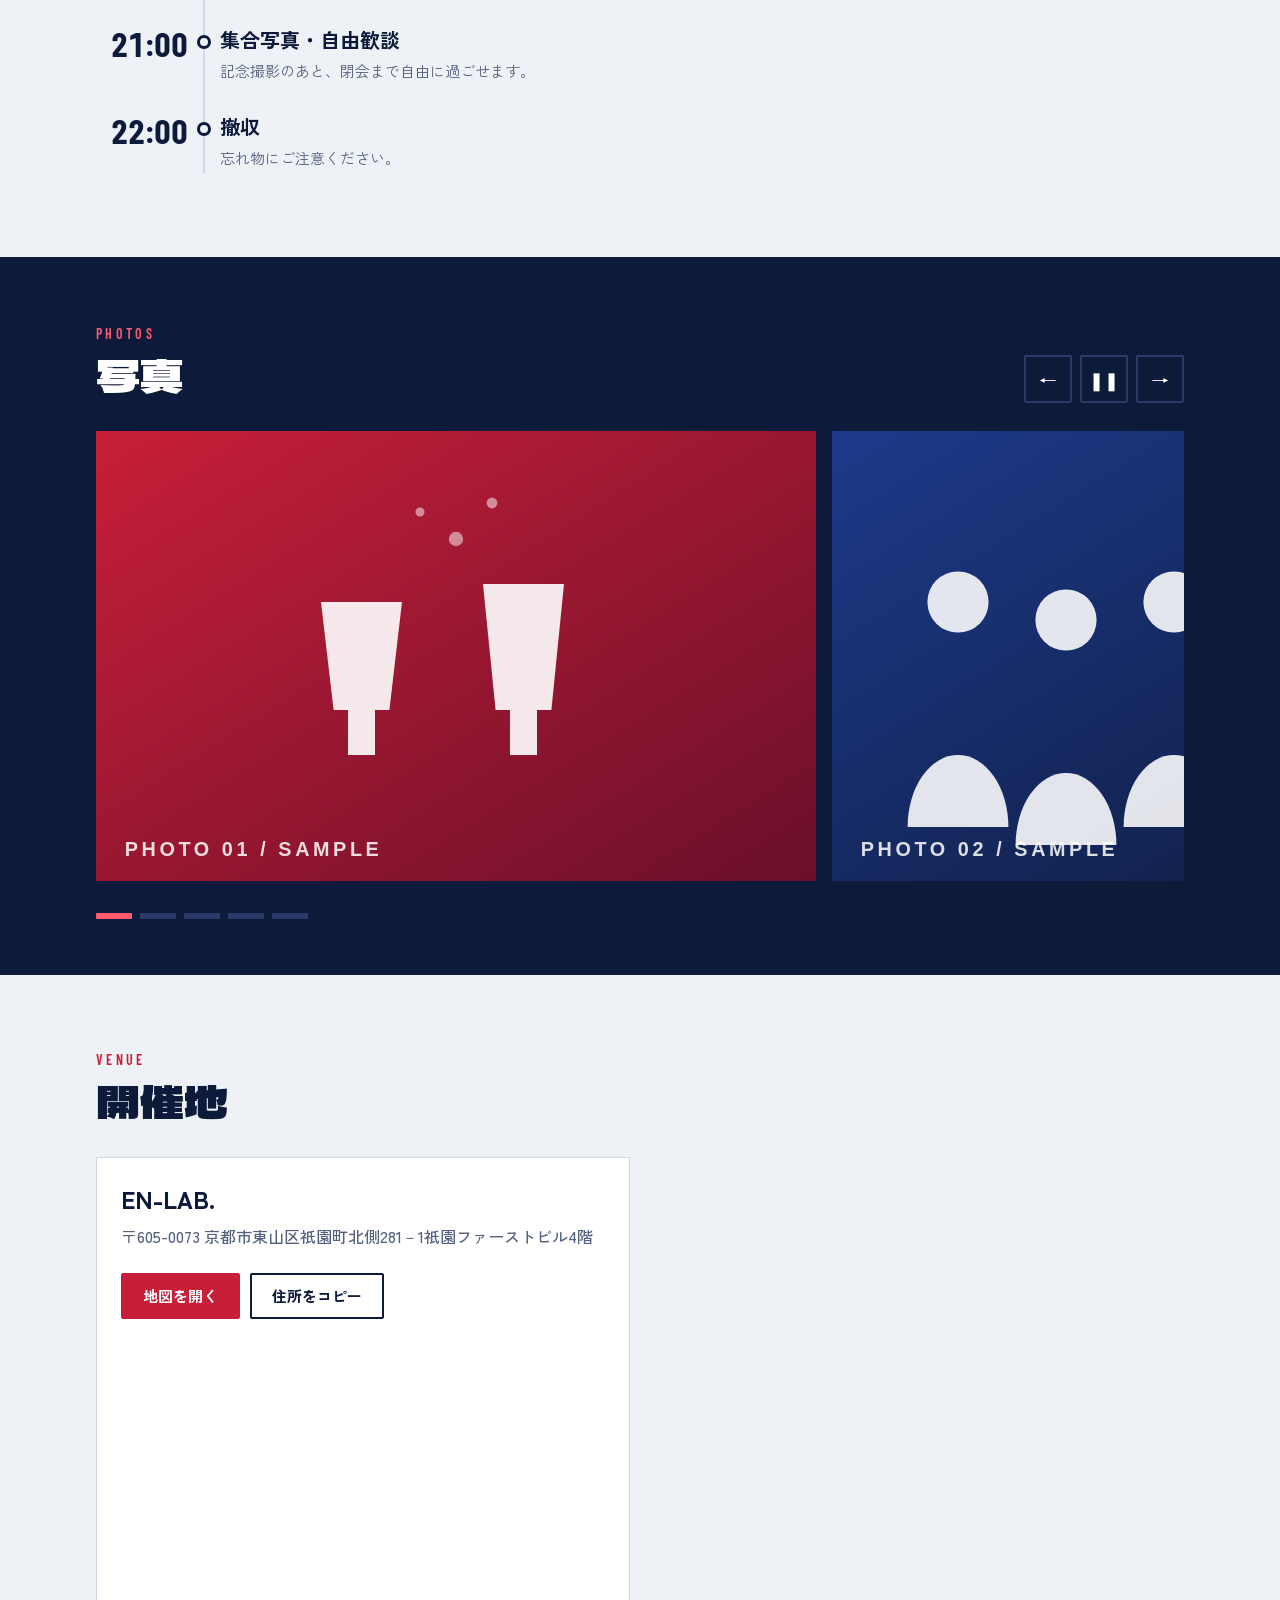
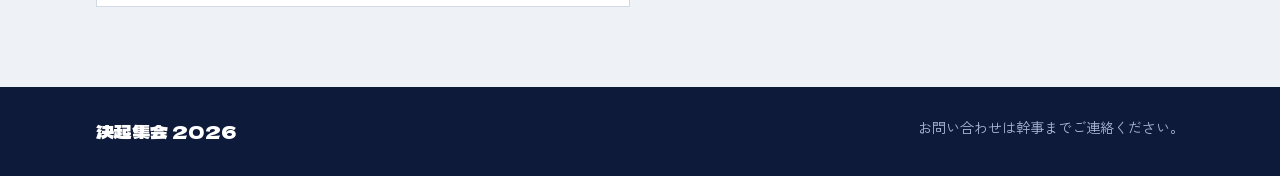
==== commit d419d7a3: "Modify navigation link image and style Updated image source and added styling for the navigation lin" ====
--- a/index.html
+++ b/index.html
@@ -19,7 +19,7 @@
 <header class="hero" id="top">
   <div class="wrap">
     <nav class="nav" aria-label="ページ内メニュー">
-      <a href="https://floral-disk-db61.pfes2026se.workers.dev/#top"><img src="assets/photos/pfesHP.png" alt="学部祭HPへ"></a>
+      <a href="https://floral-disk-db61.pfes2026se.workers.dev/#top"><img src="PfesHP.png" alt="学部祭HPへ" style="display:block; height:32px; width:auto; filter:invert(1);"></a>
       <a href="#status">開催状況</a>
       <a href="#schedule">スケジュール</a>
       <a href="#photos">写真</a>
--- a/assets/style.css
+++ b/assets/style.css
@@ -332,7 +332,6 @@
   .rows { grid-template-columns: minmax(0, 1fr); gap: 2px; }
   .rows dd { margin-bottom: 10px; }
 }
-@media (prefers-reduced-motion: reduce) {
-  html { scroll-behavior: auto; }
-  .track { transition: none; }
-}
+
+.nav { align-items: center; }
+.nav img { display: block; height: 32px; width: auto; filter: invert(1); }
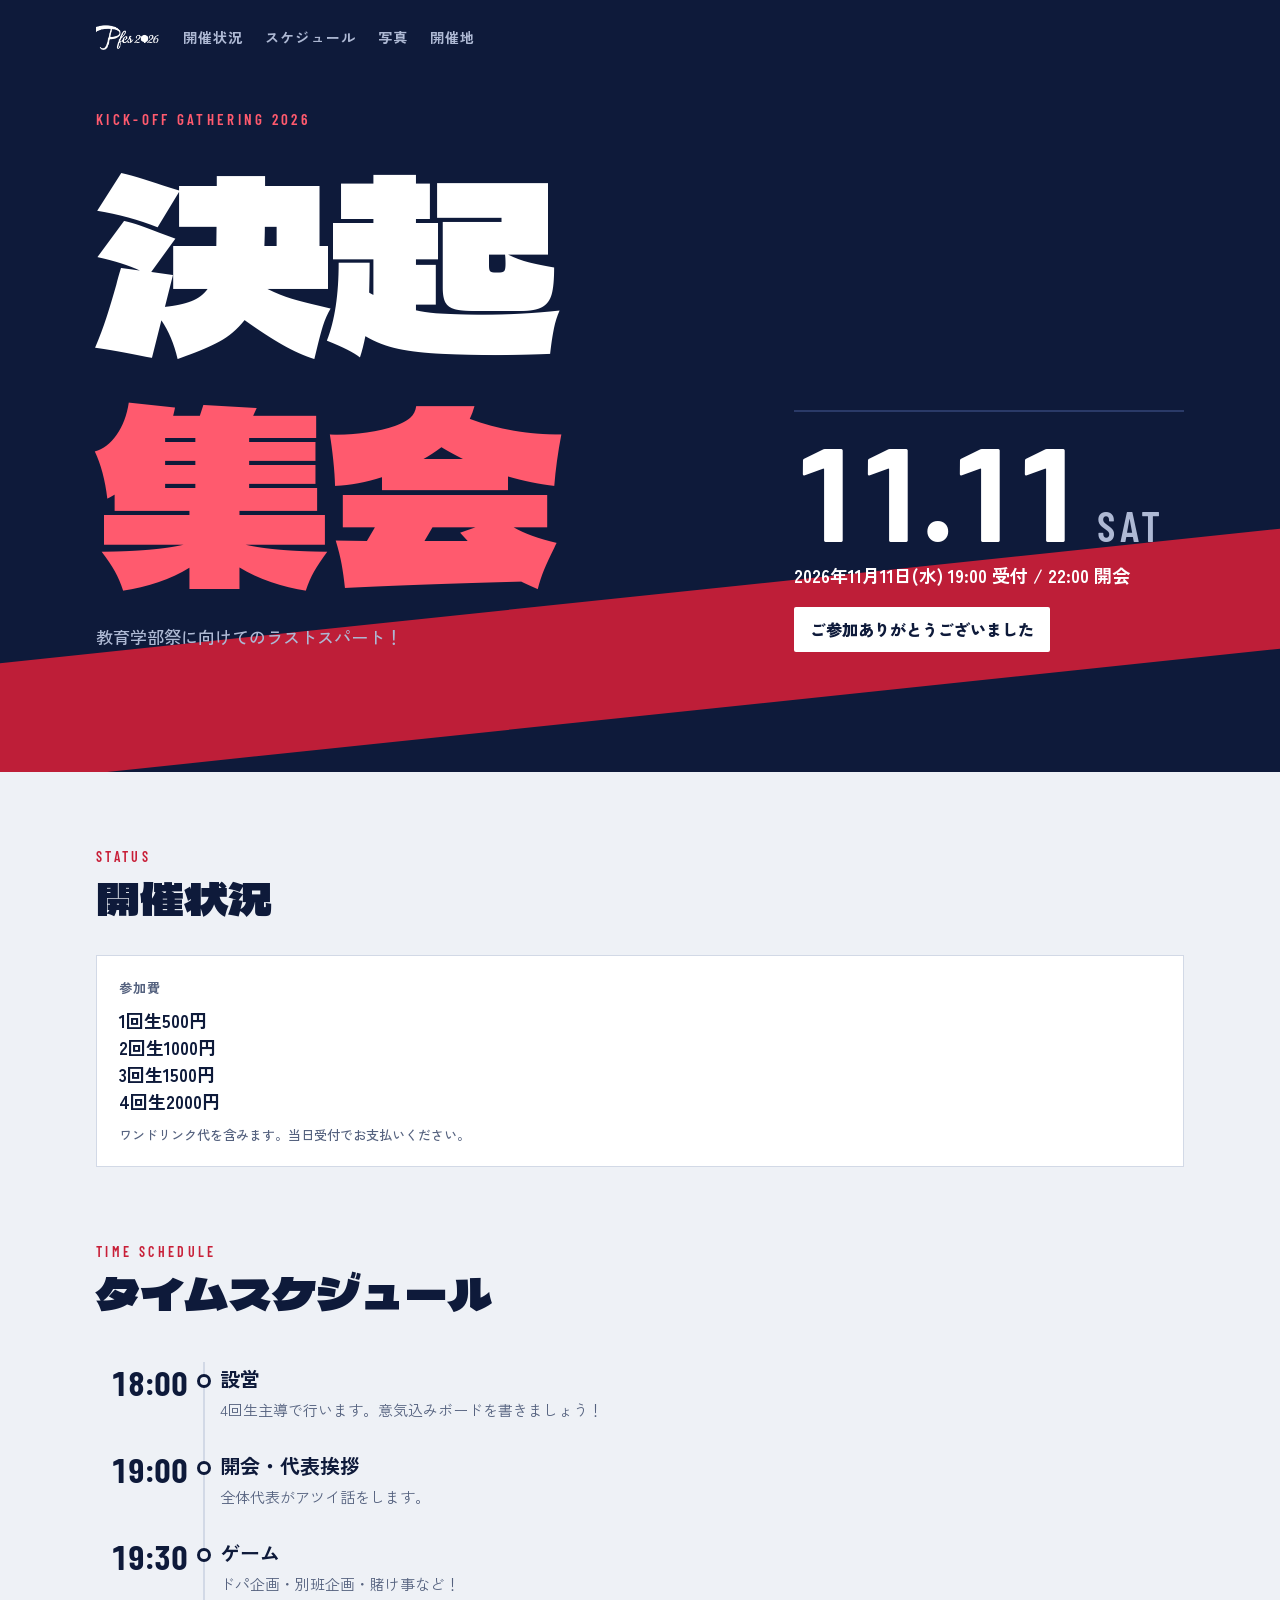
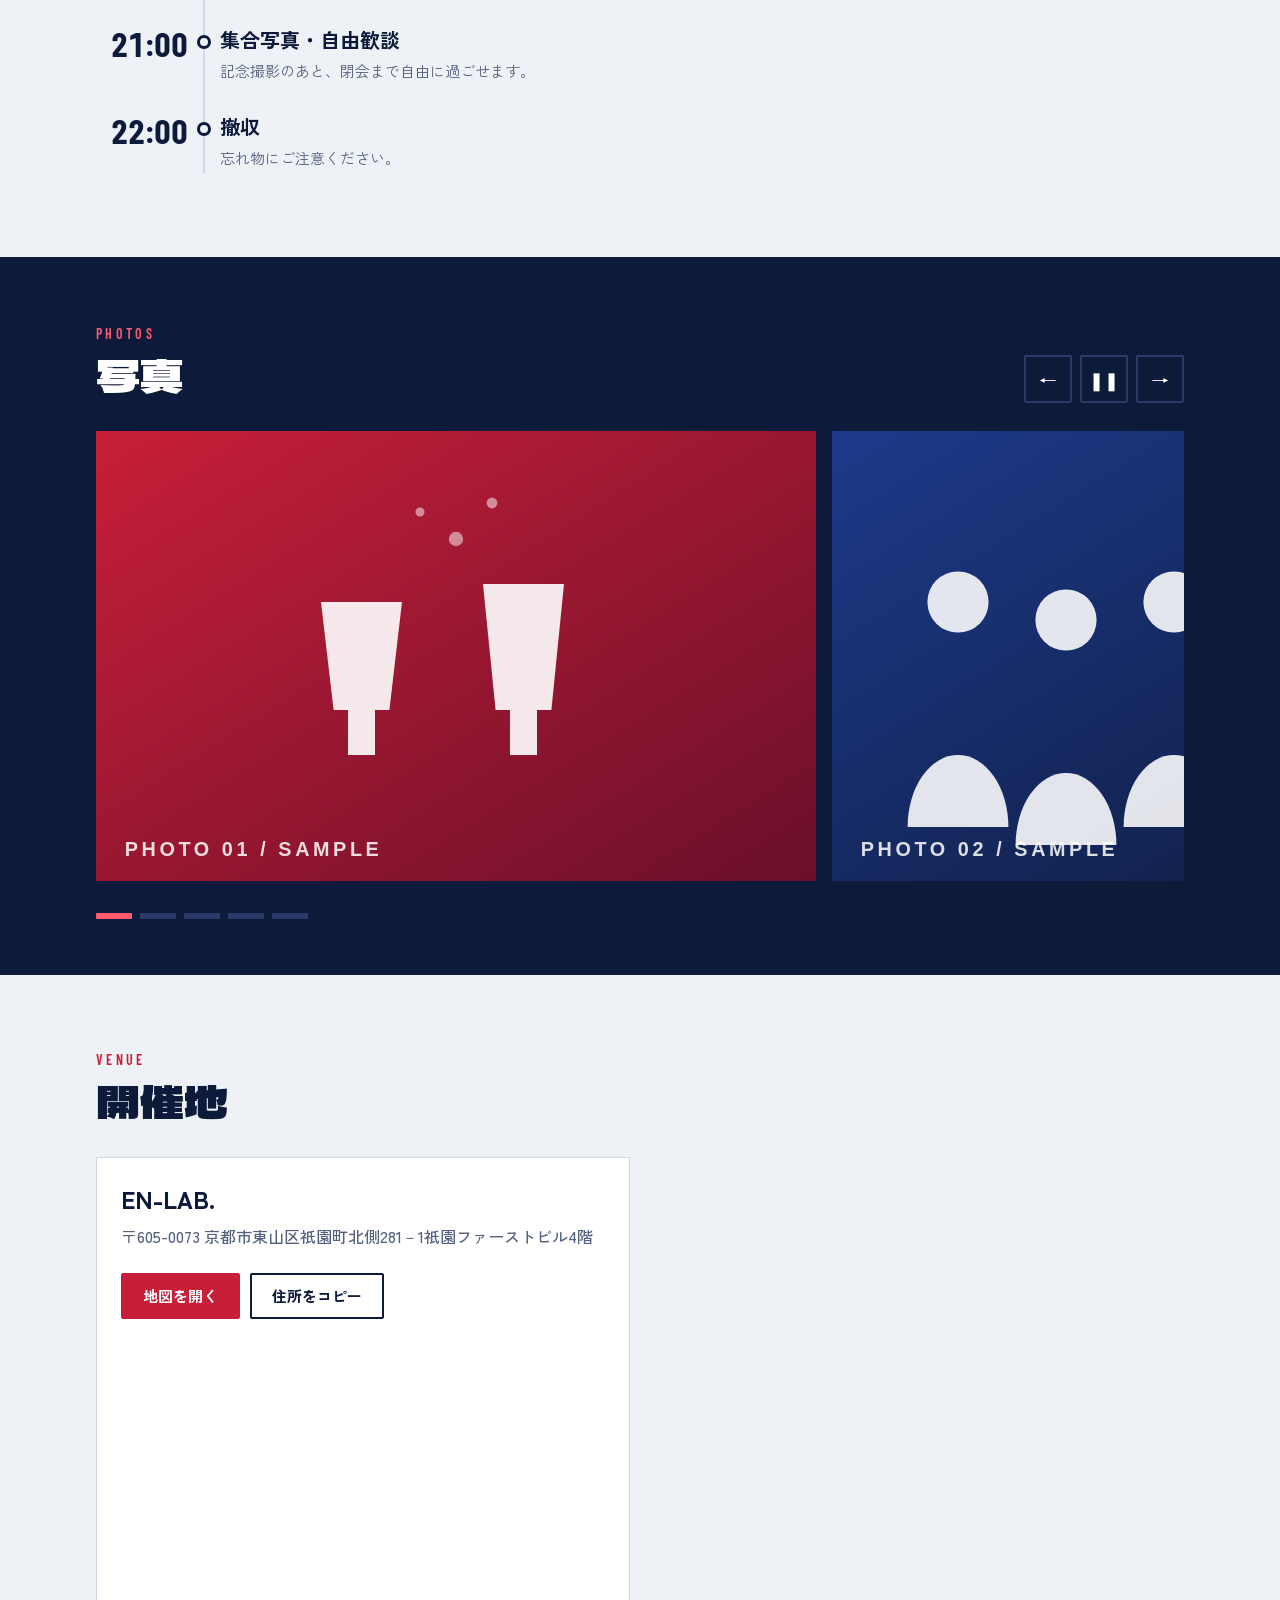
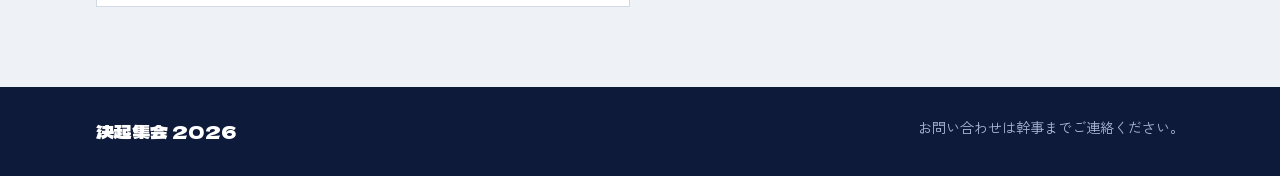
==== commit ada3451e: "Update image source path in index.html" ====
--- a/index.html
+++ b/index.html
@@ -19,7 +19,7 @@
 <header class="hero" id="top">
   <div class="wrap">
     <nav class="nav" aria-label="ページ内メニュー">
-      <a href="https://floral-disk-db61.pfes2026se.workers.dev/#top"><img src="PfesHP.png" alt="学部祭HPへ" style="display:block; height:32px; width:auto; filter:invert(1);"></a>
+      <a href="https://floral-disk-db61.pfes2026se.workers.dev/#top"><img src="assets/photos/pfesHP.png" alt="学部祭HPへ" style="display:block; height:32px; width:auto; filter:invert(1);"></a>
       <a href="#status">開催状況</a>
       <a href="#schedule">スケジュール</a>
       <a href="#photos">写真</a>
